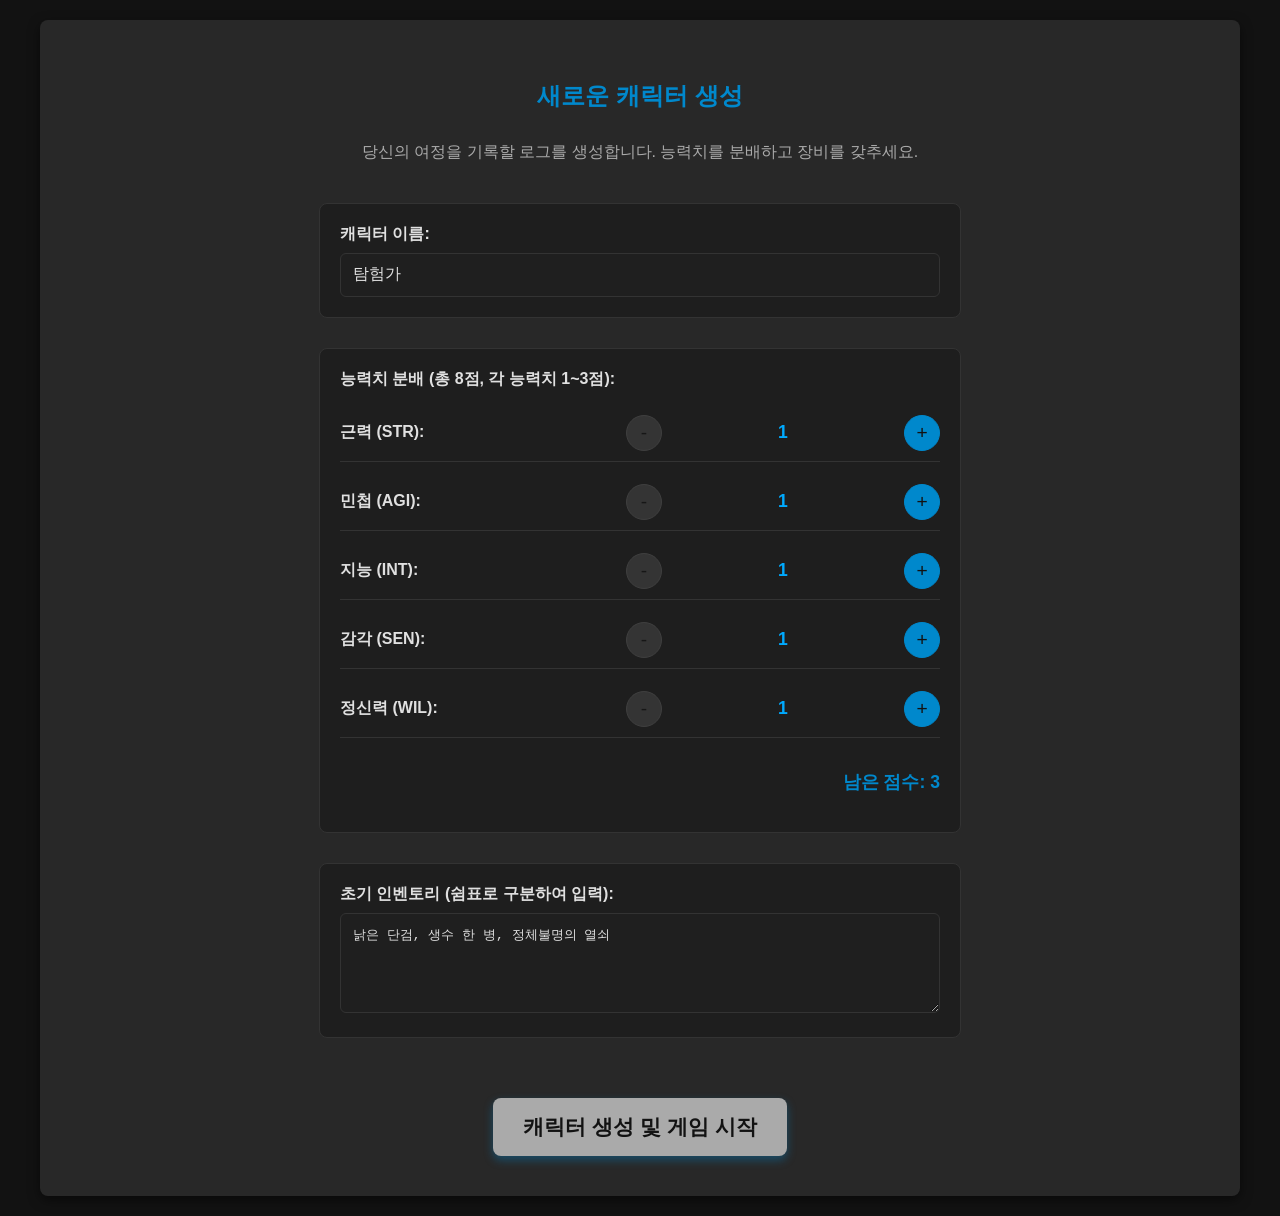
==== frontend/index.html @ 92e5bedc "UI/UX 디자인 수정" ====
<!DOCTYPE html>
<html lang="ko">
<head>
    <meta charset="UTF-8">
    <meta name="viewport" content="width=device-width, initial-scale=1.0">
    <title>AI TRPG: 미니멀리스트 다크</title>
    <!-- 폰트: 시스템 기본 폰트 사용 (Inter 대체) -->
    <style>
        :root {
            /* 컬러 팔레트: 미니멀리스트 다크 테마 */
            --color-primary: #0088cc; /* 메인 액센트 (시안 블루) */
            --color-secondary: #00aaff; /* 보조 액센트 */
            --color-dark-bg: #121212; /* 메인 배경 (차콜) */
            --color-mid-bg: #1e1e1e; /* 컴포넌트 배경 */
            --color-light-bg: #282828; /* 입력 및 카드 배경 */
            --color-text-light: #e0e0e0; /* 밝은 텍스트 */
            --color-text-muted: #aaaaaa; /* 보조 텍스트 */
            --color-gm: #1e1e1e; /* GM 메시지 배경 */
            --color-player: #303030; /* 플레이어 메시지 배경 */
            --color-border: #333333;
            --color-input: #1f1f1f;
            --border-radius: 8px;
        }

        /* 스크롤바 스타일링 (다크 모드 유지) */
        ::-webkit-scrollbar {
            width: 8px;
        }
        ::-webkit-scrollbar-track {
            background: var(--color-dark-bg);
        }
        ::-webkit-scrollbar-thumb {
            background: var(--color-border);
            border-radius: 4px;
        }
        ::-webkit-scrollbar-thumb:hover {
            background: #555555;
        }
        
        /* 기본 스타일 및 폰트 설정 */
        body {
            font-family: 'Inter', -apple-system, BlinkMacSystemFont, "Segoe UI", Roboto, Helvetica, Arial, sans-serif, "Apple Color Emoji", "Segoe UI Emoji", "Segoe UI Symbol";
            background-color: var(--color-dark-bg);
            color: var(--color-text-light);
            margin: 0;
            padding: 0;
            display: flex;
            justify-content: center;
            align-items: center;
            min-height: 100vh;
            transition: background-color 0.3s;
        }

        .screen {
            width: 100%;
            max-width: 1200px;
            background-color: var(--color-mid-bg);
            border-radius: var(--border-radius);
            box-shadow: 0 4px 12px rgba(0, 0, 0, 0.5); /* 부드러운 그림자 */
            overflow: hidden;
            box-sizing: border-box;
            margin: 20px;
        }
        
        /* 캐릭터 생성 화면 스타일 */
        #character-creation-screen {
            padding: 40px;
            text-align: center;
            background-color: var(--color-light-bg);
        }

        #character-creation-screen h2 {
            margin-bottom: 30px;
            color: var(--color-primary);
            font-weight: 700;
        }

        .char-input-group {
            margin-bottom: 30px;
            text-align: left;
            max-width: 600px;
            margin-left: auto;
            margin-right: auto;
            background-color: var(--color-mid-bg);
            padding: 20px;
            border-radius: var(--border-radius);
            border: 1px solid var(--color-border);
        }

        .char-input-group label {
            display: block;
            margin-bottom: 8px;
            font-weight: bold;
            color: var(--color-text-light);
        }

        .char-input-group input[type="text"],
        .char-input-group textarea {
            width: 100%;
            padding: 12px;
            border: 1px solid var(--color-border);
            border-radius: 6px;
            font-size: 1em;
            box-sizing: border-box;
            transition: border-color 0.3s;
            background-color: var(--color-input);
            color: var(--color-text-light);
        }

        .char-input-group input[type="text"]:focus,
        .char-input-group textarea:focus {
            border-color: var(--color-primary);
            outline: none;
        }

        .char-input-group textarea {
            min-height: 100px;
            resize: vertical;
        }

        #stat-allocation {
            display: flex;
            flex-direction: column;
            gap: 12px;
            margin-top: 15px;
        }

        .stat-item {
            display: flex;
            justify-content: space-between;
            align-items: center;
            padding: 10px 0;
            border-bottom: 1px solid var(--color-border);
        }

        .stat-item span:first-child {
            flex-basis: 35%;
            font-weight: 600;
        }

        .stat-item span:last-of-type {
            flex-basis: 15%;
            text-align: center;
            font-weight: bold;
            color: var(--color-secondary);
            font-size: 1.1em;
        }

        .stat-btn {
            width: 36px;
            height: 36px;
            border-radius: 50%;
            border: 1px solid var(--color-primary);
            background-color: var(--color-primary);
            color: var(--color-dark-bg);
            font-size: 1.2em;
            cursor: pointer;
            transition: background-color 0.2s, border-color 0.2s, opacity 0.2s;
        }

        .stat-btn:hover:not(:disabled) {
            background-color: #0077b3;
            border-color: #0077b3;
        }

        .stat-btn:disabled {
            background-color: #444;
            border-color: #555;
            cursor: not-allowed;
            opacity: 0.6;
        }

        .remaining-text {
            margin-top: 20px;
            font-size: 1.1em;
            font-weight: bold;
            text-align: right;
            color: var(--color-primary);
        }

        #create-character-btn {
            padding: 15px 30px;
            font-size: 1.3em;
            background-color: var(--color-primary);
            color: var(--color-dark-bg);
            border: none;
            border-radius: var(--border-radius);
            cursor: pointer;
            margin-top: 30px;
            transition: background-color 0.3s, box-shadow 0.3s;
            font-weight: bold;
            box-shadow: 0 4px 10px rgba(0, 136, 204, 0.4);
        }

        #create-character-btn:hover:not(:disabled) {
            background-color: #0077b3;
            box-shadow: 0 6px 15px rgba(0, 136, 204, 0.6);
        }
        #create-character-btn:disabled {
            background-color: var(--color-text-muted);
            color: var(--color-dark-bg);
        }


        /* 게임 컨테이너 */
        #game-container {
            padding: 0;
            background-color: var(--color-dark-bg);
            color: var(--color-text-light);
            min-height: 80vh;
        }

        header {
            background-color: #0a0a0a;
            color: var(--color-primary);
            padding: 20px;
            text-align: center;
            border-bottom: 1px solid var(--color-border);
            font-weight: 600;
        }

        #main-content {
            display: flex;
            height: calc(80vh - 61px); /* 헤더 높이 제외 */
            min-height: 500px;
        }

        /* 사이드바 */
        #sidebar {
            width: 320px;
            max-width: 30%;
            border-right: 1px solid var(--color-border);
            background-color: var(--color-mid-bg);
            display: flex;
            flex-direction: column;
        }

        .tabs {
            display: flex;
            border-bottom: 1px solid var(--color-border);
        }

        .tab-button {
            flex-grow: 1;
            background-color: var(--color-mid-bg);
            border: none;
            padding: 15px 0;
            cursor: pointer;
            font-size: 15px;
            color: var(--color-text-light);
            transition: background-color 0.3s;
        }

        .tab-button:hover {
            background-color: #252525;
        }

        .tab-button.active {
            background-color: var(--color-dark-bg);
            border-bottom: 3px solid var(--color-primary);
            font-weight: bold;
            color: var(--color-primary);
        }

        .tab-content {
            padding: 20px;
            overflow-y: scroll; 
            flex-grow: 1;
            font-size: 0.95em;
        }

        .tab-content h2, .tab-content h3 {
            color: var(--color-primary);
            margin-top: 0;
            padding-bottom: 5px;
            margin-bottom: 15px;
            border-bottom: 1px solid var(--color-border);
        }

        /* 캐릭터 정보 스타일 */
        #character-info-display p, #character-info-display li {
            margin-bottom: 10px;
            line-height: 1.6;
            color: var(--color-text-light);
        }
        
        #character-info-display strong {
            color: var(--color-text-light);
            font-weight: 500;
        }

        #character-info-display ul {
            list-style: none;
            padding: 0;
        }
        
        #inventory-list li {
            background-color: var(--color-light-bg);
            padding: 8px 10px;
            border-radius: 4px;
            margin-bottom: 8px;
            border-left: 3px solid var(--color-secondary);
        }

        /* HP/SP 바 스타일 */
        .status-bar-container {
            height: 8px;
            background-color: #333;
            border-radius: 4px;
            overflow: hidden;
            margin-top: 4px;
        }
        .status-bar {
            height: 100%;
            transition: width 0.3s;
        }
        #player-hp-bar { background-color: #ff5555; /* HP는 빨간색 */ }
        #player-sp-bar { background-color: var(--color-secondary); }


        /* 채팅 영역 */
        #chat-area {
            flex-grow: 1;
            display: flex;
            flex-direction: column;
        }

        #log {
            flex-grow: 1;
            padding: 20px;
            overflow-y: auto;
            min-height: 400px; 
            height: 100%;
            background-color: var(--color-dark-bg);
            line-height: 1.6;
            display: flex;
            flex-direction: column; 
        }

        .gm-message, .player-message {
            margin-bottom: 15px;
            padding: 12px;
            border-radius: 6px;
            max-width: 80%;
        }

        .gm-message {
            background-color: var(--color-gm);
            align-self: flex-start;
            text-align: left;
            border-left: 3px solid var(--color-primary);
        }

        .player-message {
            background-color: var(--color-player);
            align-self: flex-end;
            text-align: right;
            margin-left: auto;
            border-right: 3px solid var(--color-secondary);
        }
        
        #input-area {
            padding: 20px;
            display: flex;
            flex-wrap: wrap;
            gap: 15px;
            justify-content: space-between;
            align-items: center;
            border-top: 1px solid var(--color-border);
            background-color: var(--color-mid-bg);
        }

        #player-action-input {
            flex-grow: 1;
            padding: 12px;
            border: 1px solid var(--color-border);
            border-radius: 6px;
            font-size: 1em;
            min-width: 150px;
            background-color: var(--color-input);
            color: var(--color-text-light);
        }
        
        /* 버튼 공통 스타일 */
        .action-button {
            padding: 12px 20px;
            font-size: 1em;
            cursor: pointer;
            border: none;
            border-radius: 6px;
            transition: background-color 0.3s, box-shadow 0.3s;
            font-weight: bold;
            color: var(--color-dark-bg);
        }


        #send-action-btn {
            background-color: var(--color-primary);
        }

        #send-action-btn:hover {
            background-color: #0077b3;
        }

        #dice-roll-area {
            display: flex;
            flex-direction: row;
            align-items: center;
            gap: 15px;
            padding: 10px 15px;
            border: 1px solid var(--color-border);
            border-radius: 6px;
            background-color: var(--color-input);
            width: fit-content;
            transition: all 0.3s ease;
        }
        
        /* 주사위 영역 활성화/비활성화 */
        #dice-roll-area.disabled {
            opacity: 0.4;
            pointer-events: none;
        }

        #dice-display {
            font-size: 1.8em;
            font-weight: 900;
            color: var(--color-primary);
            background-color: #0a0a0a;
            padding: 3px 10px;
            border-radius: 4px;
            border: 1px solid var(--color-primary);
            min-width: 80px;
            text-align: center;
        }

        #roll-dice-btn {
            background-color: var(--color-secondary);
            color: var(--color-dark-bg);
        }

        #roll-dice-btn:hover {
            background-color: #0099e6;
        }
        
        /* 모바일 반응형 디자인 */
        @media (max-width: 768px) {
            .screen {
                margin: 0;
                border-radius: 0;
            }
            
            #main-content {
                flex-direction: column;
                height: 100vh;
                min-height: auto;
            }

            #sidebar {
                max-width: 100%;
                width: 100%;
                border-right: none;
                border-bottom: 1px solid var(--color-border);
                min-height: 250px;
                order: 1; 
            }

            #chat-area {
                width: 100%;
                height: calc(100vh - 250px - 61px); 
                order: 2; 
            }

            #log {
                height: auto;
            }

            #input-area {
                flex-direction: column;
                gap: 10px;
            }

            #player-action-input {
                width: 100%;
            }

            #send-action-btn, #roll-dice-btn {
                width: 100%;
            }
            
            #dice-roll-area {
                width: 100%;
                justify-content: space-between;
                flex-direction: row;
                gap: 10px;
            }
        }

        .screen.hidden {
            display: none !important;
        }
    </style>
</head>
<body>
    <div id="character-creation-screen" class="screen">
        <h2>새로운 캐릭터 생성</h2>
        <p style="color: var(--color-text-muted); margin-bottom: 40px;">당신의 여정을 기록할 로그를 생성합니다. 능력치를 분배하고 장비를 갖추세요.</p>

        <div class="char-input-group">
            <label for="char-name">캐릭터 이름:</label>
            <input type="text" id="char-name" value="탐험가" placeholder="이름을 입력하세요">
        </div>

        <div class="char-input-group">
            <label>능력치 분배 (총 8점, 각 능력치 1~3점):</label>
            <div id="stat-allocation">
                <div class="stat-item">
                    <span>근력 (STR):</span>
                    <button class="stat-btn minus" data-stat="strength">-</button>
                    <span id="alloc-strength" data-value="1">1</span>
                    <button class="stat-btn plus" data-stat="strength">+</button>
                </div>
                <div class="stat-item">
                    <span>민첩 (AGI):</span>
                    <button class="stat-btn minus" data-stat="agility">-</button>
                    <span id="alloc-agility" data-value="1">1</span>
                    <button class="stat-btn plus" data-stat="agility">+</button>
                </div>
                <div class="stat-item">
                    <span>지능 (INT):</span>
                    <button class="stat-btn minus" data-stat="intelligence">-</button>
                    <span id="alloc-intelligence" data-value="1">1</span>
                    <button class="stat-btn plus" data-stat="intelligence">+</button>
                </div>
                <div class="stat-item">
                    <span>감각 (SEN):</span>
                    <button class="stat-btn minus" data-stat="senses">-</button>
                    <span id="alloc-senses" data-value="1">1</span>
                    <button class="stat-btn plus" data-stat="senses">+</button>
                </div>
                <div class="stat-item">
                    <span>정신력 (WIL):</span>
                    <button class="stat-btn minus" data-stat="willpower">-</button>
                    <span id="alloc-willpower" data-value="1">1</span>
                    <button class="stat-btn plus" data-stat="willpower">+</button>
                </div>
                <p class="remaining-text">남은 점수: <span id="remaining-points">3</span></p>
            </div>
        </div>

        <div class="char-input-group">
            <label for="initial-inventory">초기 인벤토리 (쉼표로 구분하여 입력):</label>
            <textarea id="initial-inventory" placeholder="예: 낡은 단검, 생수 한 병, 정체불명의 열쇠">낡은 단검, 생수 한 병, 정체불명의 열쇠</textarea>
        </div>

        <button id="create-character-btn" class="action-button">캐릭터 생성 및 게임 시작</button>
    </div>

    <div id="game-container" class="screen hidden">
        <header>
            <h1>AI TRPG: 미니멀 다크</h1>
        </header>

        <main id="main-content">
            <section id="sidebar">
                <div class="tabs">
                    <button class="tab-button active" onclick="openTab(event, 'character-status')">캐릭터</button>
                    <button class="tab-button" onclick="openTab(event, 'inventory')">인벤토리</button>
                </div>

                <div id="character-status" class="tab-content active">
                    <h2>캐릭터 정보</h2>
                    <div id="character-info-display">
                        <p><strong>이름:</strong> <span id="display-char-name">탐험가</span></p>
                        
                        <!-- HP 바 -->
                        <p><strong>HP (생명력):</strong> <span id="player-hp">10</span>/<span id="player-max-hp">10</span></p>
                        <div class="status-bar-container"><div id="player-hp-bar" class="status-bar" style="width: 100%;"></div></div>
                        
                        <!-- SP 바 -->
                        <p style="margin-top: 15px;"><strong>SP (정신력):</strong> <span id="player-sp">5</span>/<span id="player-max-sp">5</span></p>
                        <div class="status-bar-container"><div id="player-sp-bar" class="status-bar" style="width: 100%;"></div></div>

                        <h3 style="margin-top: 30px;">능력치 (Stats)</h3>
                        <ul>
                            <li><strong>근력:</strong> <span id="display-strength">1</span></li>
                            <li><strong>민첩:</strong> <span id="display-agility">1</span></li>
                            <li><strong>지능:</strong> <span id="display-intelligence">1</span></li>
                            <li><strong>감각:</strong> <span id="display-senses">1</span></li>
                            <li><strong>정신력:</strong> <span id="display-willpower">1</span></li>
                        </ul>
                    </div>
                </div>

                <div id="inventory" class="tab-content">
                    <h2>보유 아이템</h2>
                    <ul id="inventory-list">
                        <li>낡은 단검</li>
                        <li>생수 한 병</li>
                        <li>정체불명의 열쇠</li>
                    </ul>
                </div>
            </section>

            <section id="chat-area">
                <div id="log">
                    
                </div>
                <div id="input-area">
                    <input type="text" id="player-action-input" placeholder="여기에 행동을 입력하세요 (예: 주변을 조사한다)...">
                    <button id="send-action-btn" class="action-button">액션 전송</button>
                    <div id="dice-roll-area" class="disabled">
                        <div id="dice-display">? + ?</div>
                        <button id="roll-dice-btn" class="action-button">주사위 굴리기 (2d6)</button>
                    </div>
                </div>
            </section>
        </main>
    </div>

    <!-- 기존 스크립트 파일 로드 -->
    <script>
      window.BACKEND_API_BASE_URL = "https://trpg-chatbot.onrender.com";
    </script>
    <script src="script.js"></script>
    <script>
        // 탭 전환 기능을 위한 JavaScript (기존 로직 유지)
        function openTab(evt, tabName) {
            var i, tabcontent, tablinks;
            tabcontent = document.getElementsByClassName("tab-content");
            for (i = 0; i < tabcontent.length; i++) {
                tabcontent[i].style.display = "none";
            }
            tablinks = document.getElementsByClassName("tab-button");
            for (i = 0; i < tablinks.length; i++) {
                tablinks[i].className = tablinks[i].className.replace(" active", "");
            }
            document.getElementById(tabName).style.display = "block";
            evt.currentTarget.className += " active";
        }
        
        // HP/SP 바 업데이트 함수 (script.js에서 호출되어야 함)
        document.addEventListener('DOMContentLoaded', () => {
             // 이 영역은 탭 전환 로직만을 위한 공간이며, 실제 UI 업데이트 로직은 script.js에 있습니다.
        });
    </script>
</body>
</html>
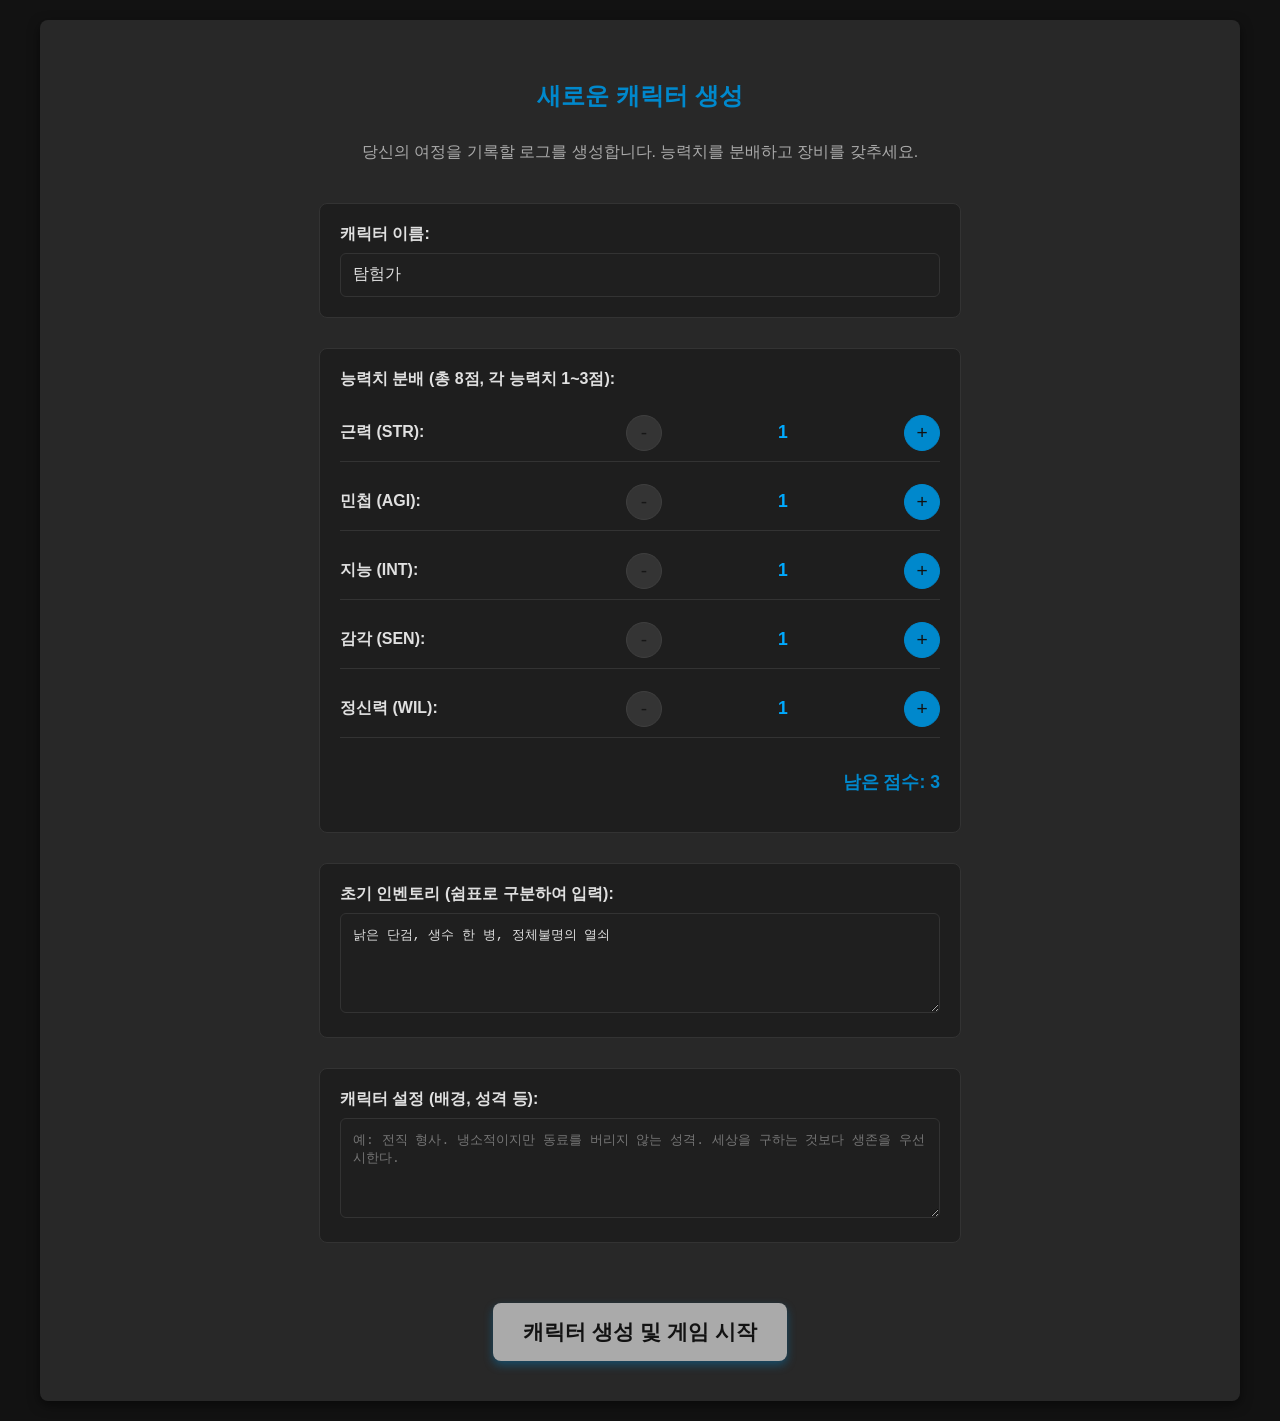
==== commit 17588b36: "캐릭터 설정추가" ====
--- a/frontend/index.html
+++ b/frontend/index.html
@@ -233,6 +233,7 @@
             background-color: var(--color-mid-bg);
             display: flex;
             flex-direction: column;
+            flex-shrink: 0; /* 너비 축소 방지 */
         }
 
         .tabs {
@@ -323,6 +324,7 @@
             flex-grow: 1;
             display: flex;
             flex-direction: column;
+            min-width: 0; /* flex 아이템 내용이 부모를 넘어서는 것을 방지 */
         }
 
         #log {
@@ -552,6 +554,11 @@
             <textarea id="initial-inventory" placeholder="예: 낡은 단검, 생수 한 병, 정체불명의 열쇠">낡은 단검, 생수 한 병, 정체불명의 열쇠</textarea>
         </div>
 
+        <div class="char-input-group">
+            <label for="char-description">캐릭터 설정 (배경, 성격 등):</label>
+            <textarea id="char-description" placeholder="예: 전직 형사. 냉소적이지만 동료를 버리지 않는 성격. 세상을 구하는 것보다 생존을 우선시한다."></textarea>
+        </div>
+
         <button id="create-character-btn" class="action-button">캐릭터 생성 및 게임 시작</button>
     </div>
 
@@ -571,6 +578,8 @@
                     <h2>캐릭터 정보</h2>
                     <div id="character-info-display">
                         <p><strong>이름:</strong> <span id="display-char-name">탐험가</span></p>
+                        <p><strong>현재 위치:</strong> <span id="display-location">신림역 승강장 (어둠 속)</span></p>
+                        <p><strong>현재 상황:</strong> <span id="display-scenario-state">특별한 위험은 없습니다.</span></p>
                         
                         <!-- HP 바 -->
                         <p><strong>HP (생명력):</strong> <span id="player-hp">10</span>/<span id="player-max-hp">10</span></p>
@@ -606,7 +615,7 @@
                     
                 </div>
                 <div id="input-area">
-                    <input type="text" id="player-action-input" placeholder="여기에 행동을 입력하세요 (예: 주변을 조사한다)...">
+                    <input type="text" id="player-action-input" placeholder="여기에 행동을 입력하세요 (예: 승강장을 둘러본다)...">
                     <button id="send-action-btn" class="action-button">액션 전송</button>
                     <div id="dice-roll-area" class="disabled">
                         <div id="dice-display">? + ?</div>
